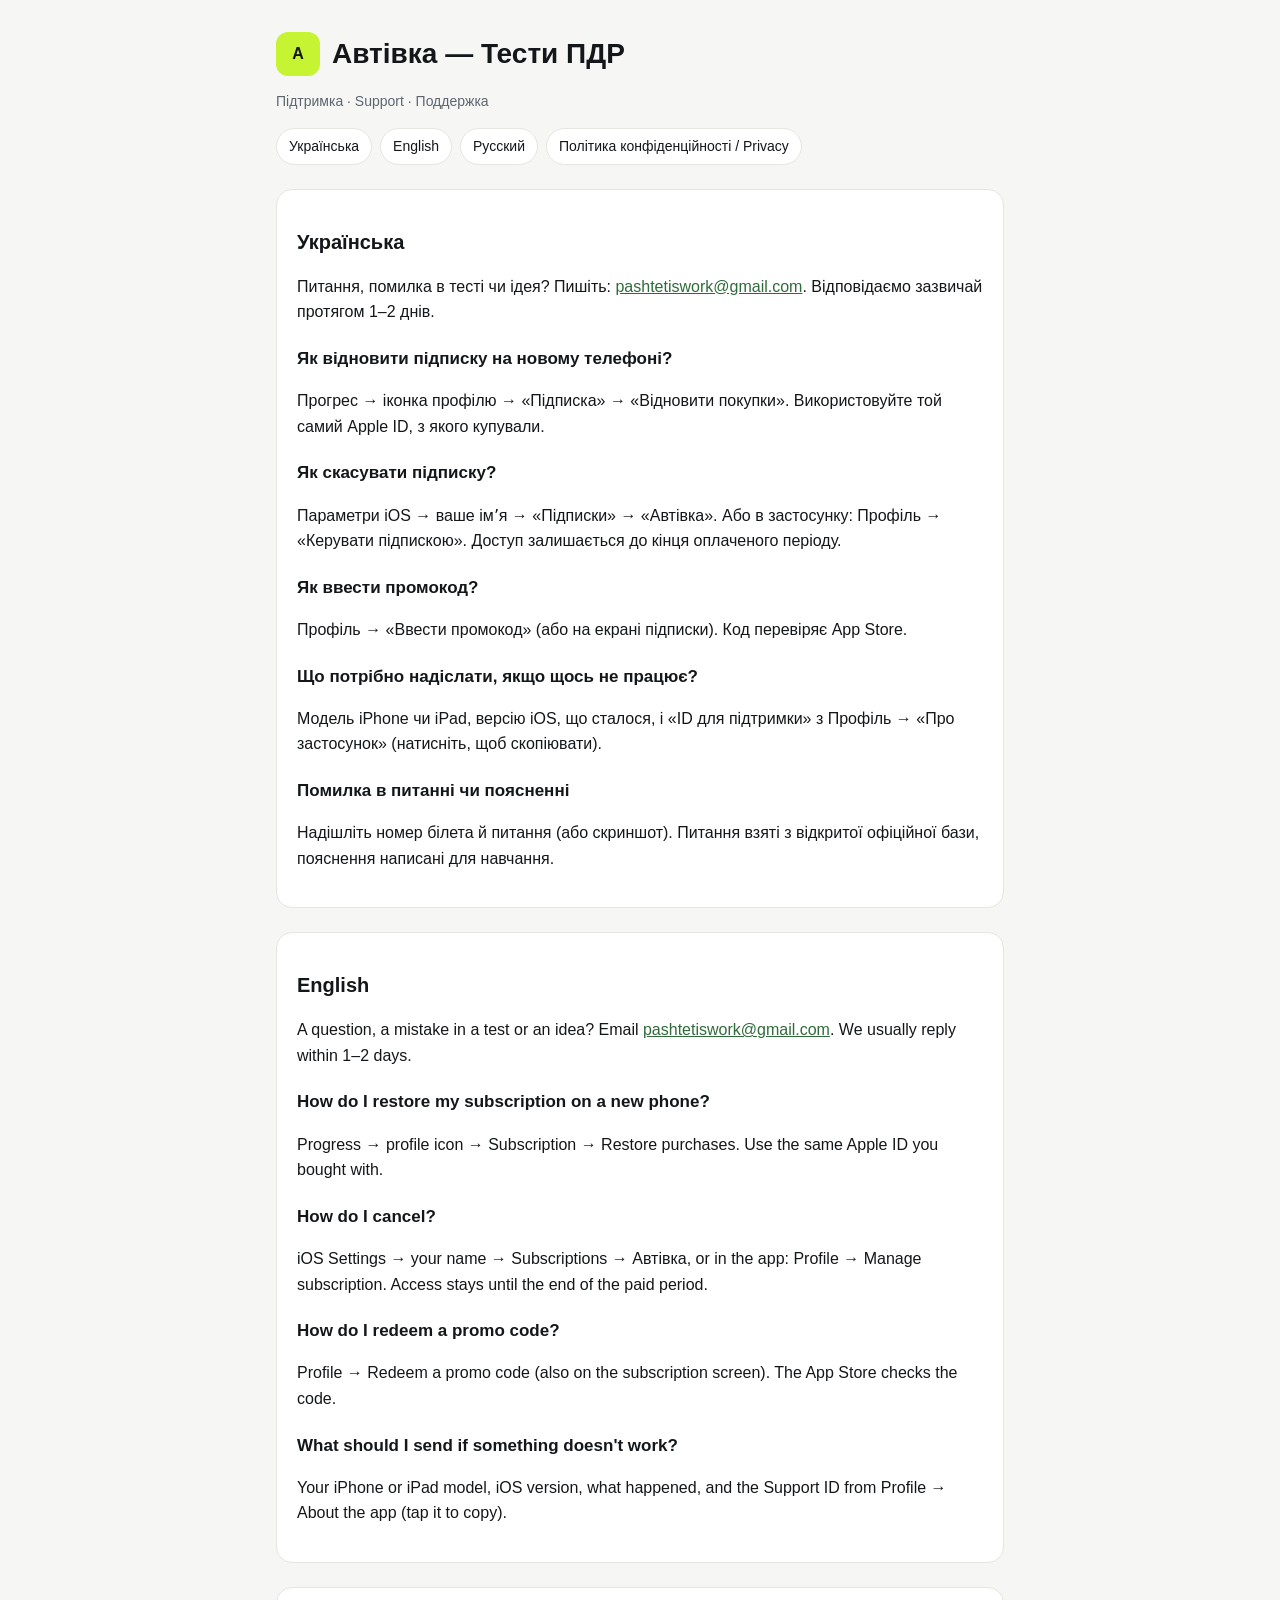
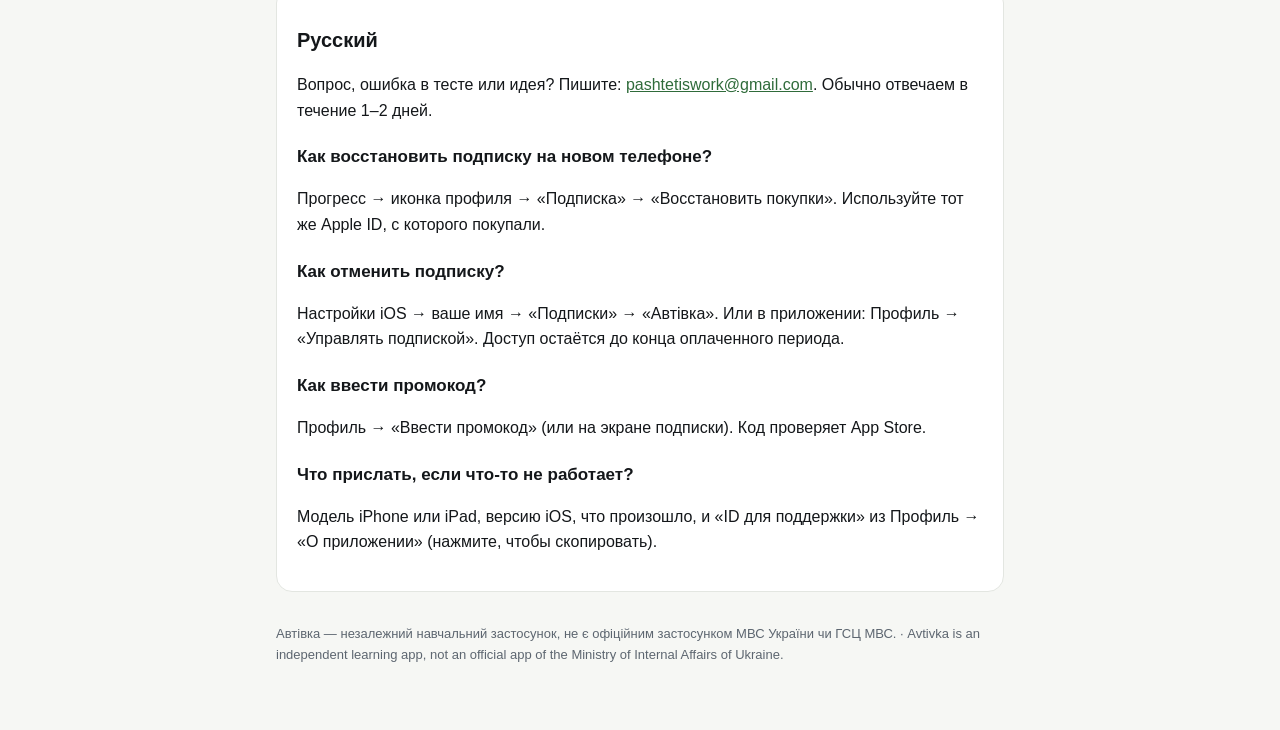
==== index.html @ 6799615a "Add files via upload" ====
<!doctype html>
<html lang="uk">
<head>
<meta charset="utf-8">
<meta name="viewport" content="width=device-width, initial-scale=1">
<title>Автівка — Підтримка / Support</title>
<link rel="stylesheet" href="style.css">
</head>
<body>
<div class="wrap">
<header><div class="logo">А</div><h1>Автівка — Тести ПДР</h1></header>
<p class="muted">Підтримка · Support · Поддержка</p>
<nav class="lang"><a href="#uk">Українська</a><a href="#en">English</a><a href="#ru">Русский</a><a href="privacy.html">Політика конфіденційності / Privacy</a></nav>

<section class="card" id="uk">
<h2>Українська</h2>
<p>Питання, помилка в тесті чи ідея? Пишіть: <a href="mailto:pashtetiswork@gmail.com">pashtetiswork@gmail.com</a>. Відповідаємо зазвичай протягом 1–2 днів.</p>
<h3>Як відновити підписку на новому телефоні?</h3>
<p>Прогрес → іконка профілю → «Підписка» → «Відновити покупки». Використовуйте той самий Apple ID, з якого купували.</p>
<h3>Як скасувати підписку?</h3>
<p>Параметри iOS → ваше імʼя → «Підписки» → «Автівка». Або в застосунку: Профіль → «Керувати підпискою». Доступ залишається до кінця оплаченого періоду.</p>
<h3>Як ввести промокод?</h3>
<p>Профіль → «Ввести промокод» (або на екрані підписки). Код перевіряє App Store.</p>
<h3>Що потрібно надіслати, якщо щось не працює?</h3>
<p>Модель iPhone чи iPad, версію iOS, що сталося, і «ID для підтримки» з Профіль → «Про застосунок» (натисніть, щоб скопіювати).</p>
<h3>Помилка в питанні чи поясненні</h3>
<p>Надішліть номер білета й питання (або скриншот). Питання взяті з відкритої офіційної бази, пояснення написані для навчання.</p>
</section>

<section class="card" id="en">
<h2>English</h2>
<p>A question, a mistake in a test or an idea? Email <a href="mailto:pashtetiswork@gmail.com">pashtetiswork@gmail.com</a>. We usually reply within 1–2 days.</p>
<h3>How do I restore my subscription on a new phone?</h3>
<p>Progress → profile icon → Subscription → Restore purchases. Use the same Apple ID you bought with.</p>
<h3>How do I cancel?</h3>
<p>iOS Settings → your name → Subscriptions → Автівка, or in the app: Profile → Manage subscription. Access stays until the end of the paid period.</p>
<h3>How do I redeem a promo code?</h3>
<p>Profile → Redeem a promo code (also on the subscription screen). The App Store checks the code.</p>
<h3>What should I send if something doesn't work?</h3>
<p>Your iPhone or iPad model, iOS version, what happened, and the Support ID from Profile → About the app (tap it to copy).</p>
</section>

<section class="card" id="ru">
<h2>Русский</h2>
<p>Вопрос, ошибка в тесте или идея? Пишите: <a href="mailto:pashtetiswork@gmail.com">pashtetiswork@gmail.com</a>. Обычно отвечаем в течение 1–2 дней.</p>
<h3>Как восстановить подписку на новом телефоне?</h3>
<p>Прогресс → иконка профиля → «Подписка» → «Восстановить покупки». Используйте тот же Apple ID, с которого покупали.</p>
<h3>Как отменить подписку?</h3>
<p>Настройки iOS → ваше имя → «Подписки» → «Автівка». Или в приложении: Профиль → «Управлять подпиской». Доступ остаётся до конца оплаченного периода.</p>
<h3>Как ввести промокод?</h3>
<p>Профиль → «Ввести промокод» (или на экране подписки). Код проверяет App Store.</p>
<h3>Что прислать, если что-то не работает?</h3>
<p>Модель iPhone или iPad, версию iOS, что произошло, и «ID для поддержки» из Профиль → «О приложении» (нажмите, чтобы скопировать).</p>
</section>

<footer>Автівка — незалежний навчальний застосунок, не є офіційним застосунком МВС України чи ГСЦ МВС. · Avtivka is an independent learning app, not an official app of the Ministry of Internal Affairs of Ukraine.</footer>
</div>
</body>
</html>
---- style.css ----
:root{--bg:#f6f7f4;--card:#fff;--ink:#14171a;--muted:#5d6670;--line:#e3e6e1;--accent:#2f6b3a;--lime:#c6f432}
@media (prefers-color-scheme:dark){:root{--bg:#0f1113;--card:#181b1e;--ink:#eef1ec;--muted:#9aa3ab;--line:#2a2f33;--accent:#9fdc5a}}
*{box-sizing:border-box}
body{margin:0;background:var(--bg);color:var(--ink);font:16px/1.6 -apple-system,BlinkMacSystemFont,"Segoe UI",Roboto,Helvetica,Arial,sans-serif}
.wrap{max-width:760px;margin:0 auto;padding:32px 16px 64px}
header{display:flex;align-items:center;gap:12px;margin-bottom:8px}
.logo{width:44px;height:44px;border-radius:12px;background:var(--lime);display:grid;place-items:center;font-weight:800;color:#14171a}
h1{font-size:28px;line-height:1.2;margin:0}
h2{font-size:20px;margin:28px 0 8px}
h3{font-size:17px;margin:20px 0 4px}
p,li{color:var(--ink)}
.muted{color:var(--muted);font-size:14px}
nav.lang{display:flex;gap:8px;margin:16px 0 24px;flex-wrap:wrap}
nav.lang a{padding:6px 12px;border:1px solid var(--line);border-radius:999px;text-decoration:none;color:var(--ink);background:var(--card);font-size:14px}
section.card{background:var(--card);border:1px solid var(--line);border-radius:16px;padding:8px 20px 20px;margin-bottom:24px}
a{color:var(--accent)}
footer{margin-top:32px;color:var(--muted);font-size:13px}
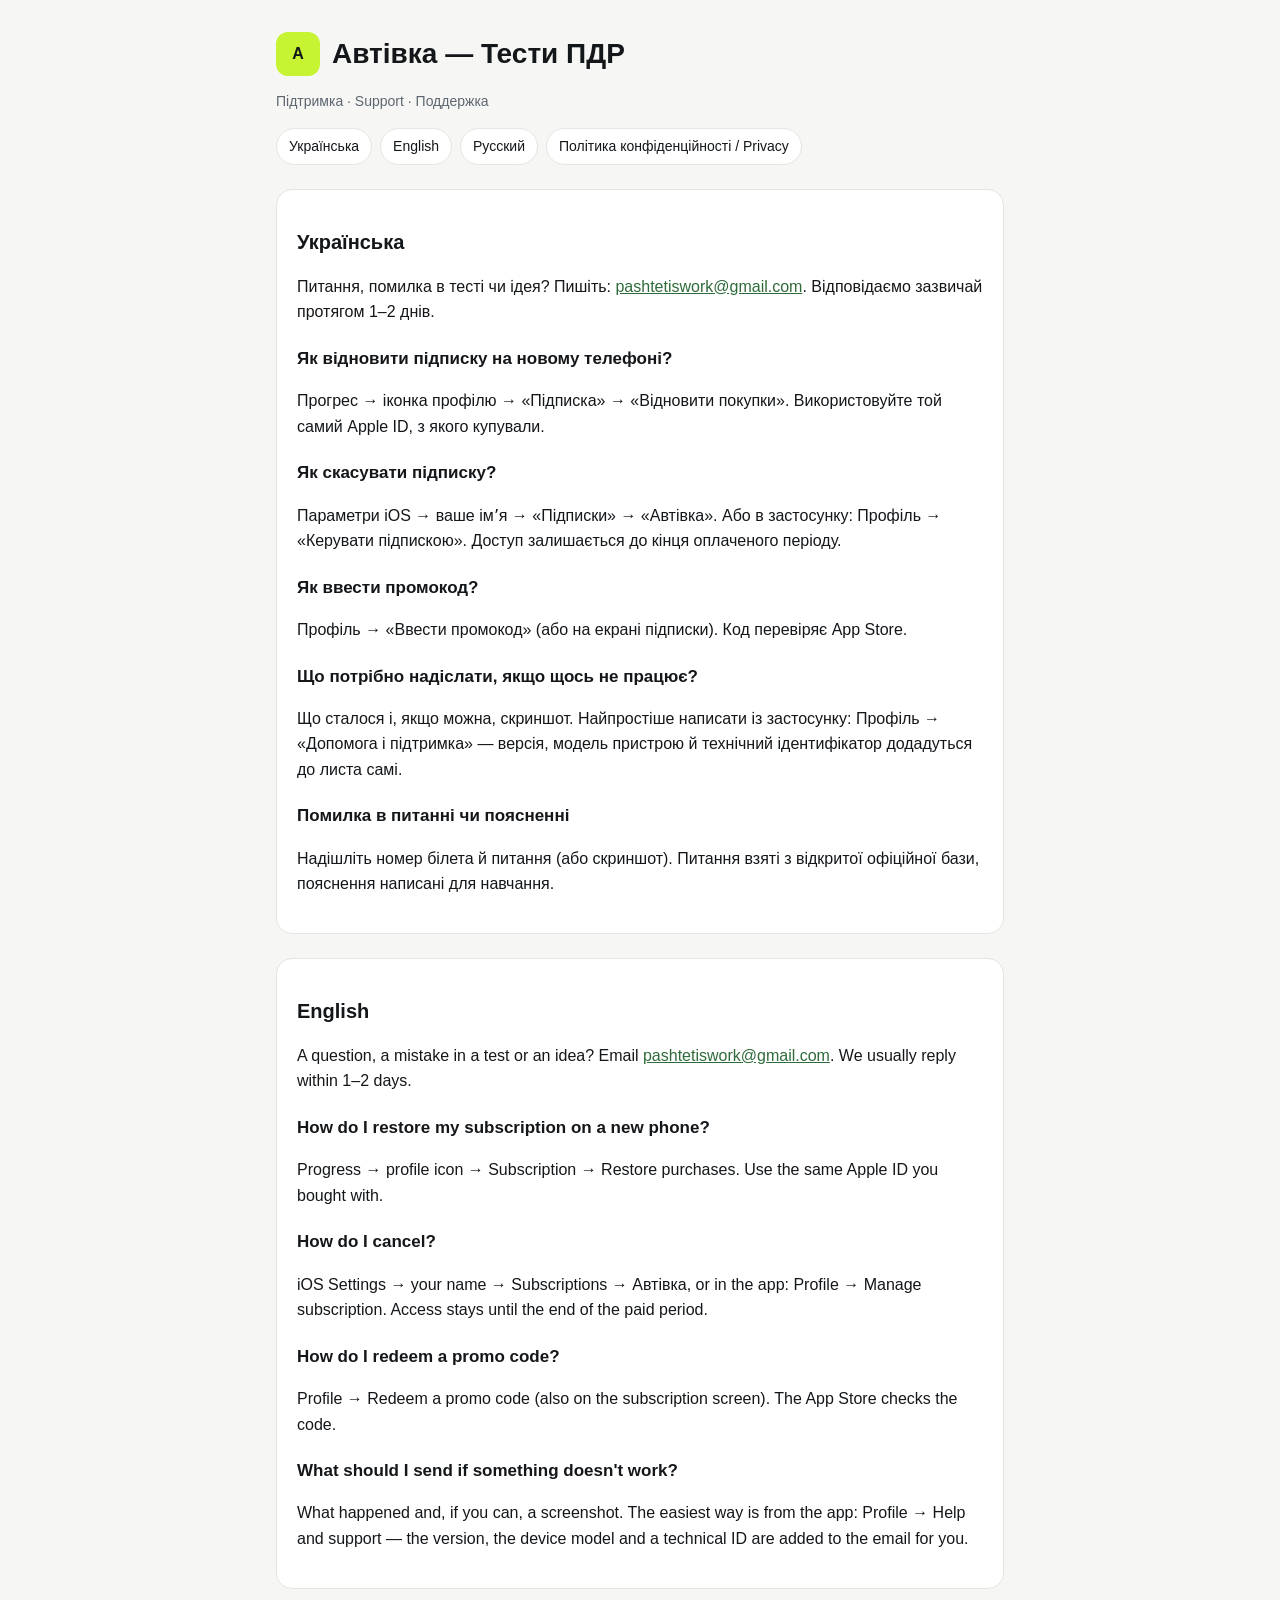
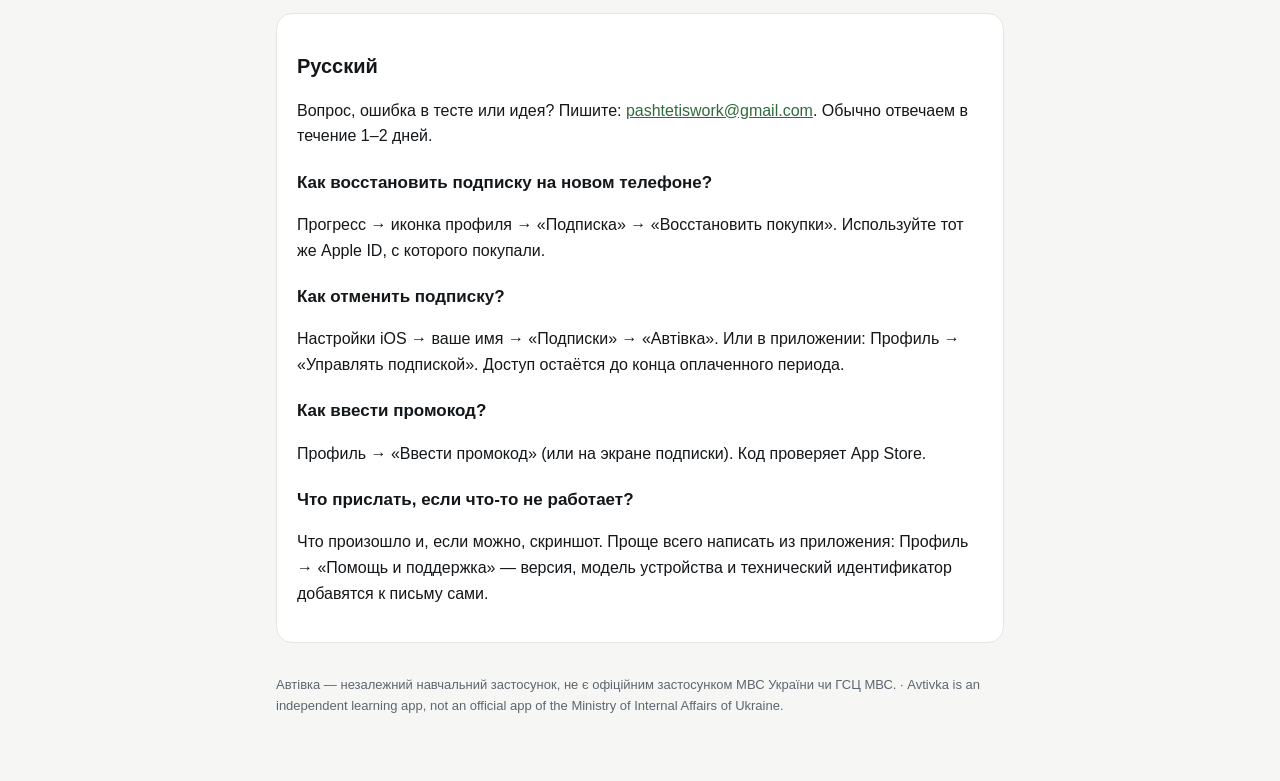
==== commit 6733cb19: "Add files via upload" ====
--- a/index.html
+++ b/index.html
@@ -22,7 +22,7 @@
 <h3>Як ввести промокод?</h3>
 <p>Профіль → «Ввести промокод» (або на екрані підписки). Код перевіряє App Store.</p>
 <h3>Що потрібно надіслати, якщо щось не працює?</h3>
-<p>Модель iPhone чи iPad, версію iOS, що сталося, і «ID для підтримки» з Профіль → «Про застосунок» (натисніть, щоб скопіювати).</p>
+<p>Що сталося і, якщо можна, скриншот. Найпростіше написати із застосунку: Профіль → «Допомога і підтримка» — версія, модель пристрою й технічний ідентифікатор додадуться до листа самі.</p>
 <h3>Помилка в питанні чи поясненні</h3>
 <p>Надішліть номер білета й питання (або скриншот). Питання взяті з відкритої офіційної бази, пояснення написані для навчання.</p>
 </section>
@@ -37,7 +37,7 @@
 <h3>How do I redeem a promo code?</h3>
 <p>Profile → Redeem a promo code (also on the subscription screen). The App Store checks the code.</p>
 <h3>What should I send if something doesn't work?</h3>
-<p>Your iPhone or iPad model, iOS version, what happened, and the Support ID from Profile → About the app (tap it to copy).</p>
+<p>What happened and, if you can, a screenshot. The easiest way is from the app: Profile → Help and support — the version, the device model and a technical ID are added to the email for you.</p>
 </section>
 
 <section class="card" id="ru">
@@ -50,7 +50,7 @@
 <h3>Как ввести промокод?</h3>
 <p>Профиль → «Ввести промокод» (или на экране подписки). Код проверяет App Store.</p>
 <h3>Что прислать, если что-то не работает?</h3>
-<p>Модель iPhone или iPad, версию iOS, что произошло, и «ID для поддержки» из Профиль → «О приложении» (нажмите, чтобы скопировать).</p>
+<p>Что произошло и, если можно, скриншот. Проще всего написать из приложения: Профиль → «Помощь и поддержка» — версия, модель устройства и технический идентификатор добавятся к письму сами.</p>
 </section>
 
 <footer>Автівка — незалежний навчальний застосунок, не є офіційним застосунком МВС України чи ГСЦ МВС. · Avtivka is an independent learning app, not an official app of the Ministry of Internal Affairs of Ukraine.</footer>
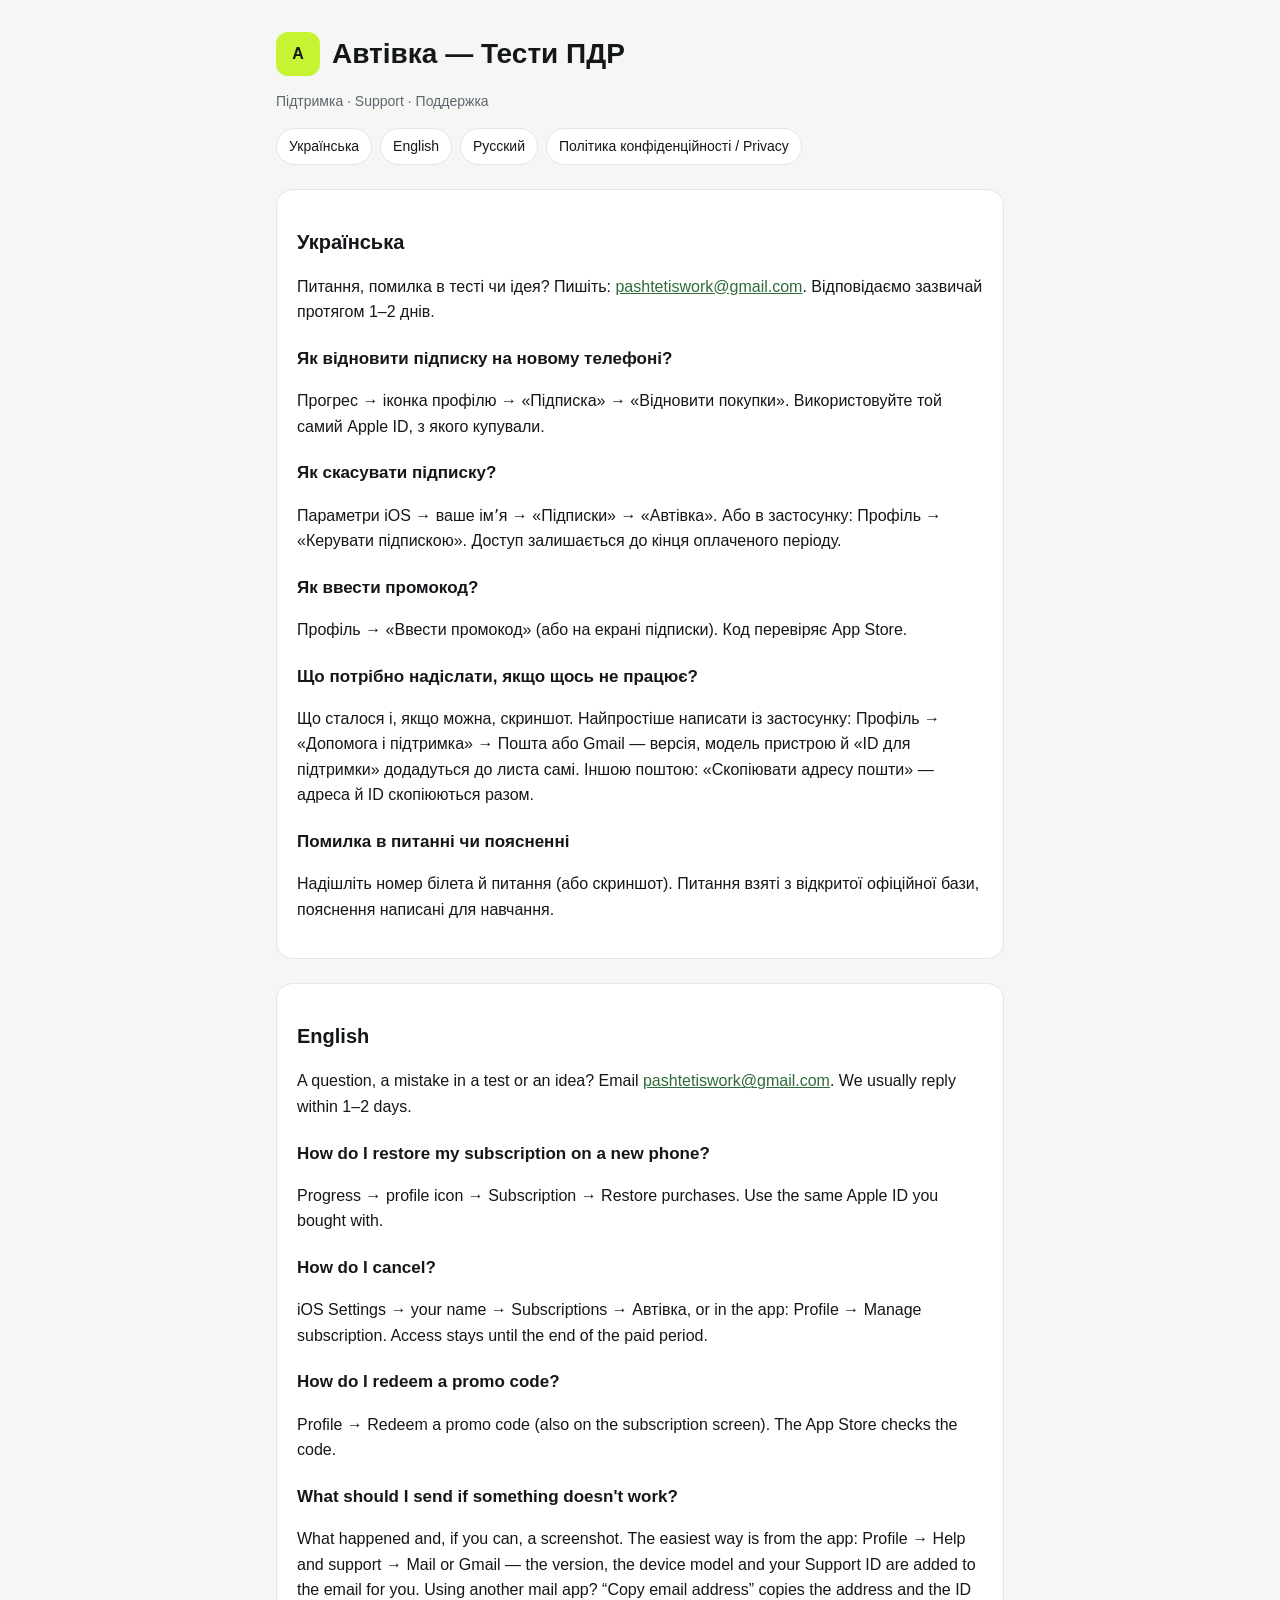
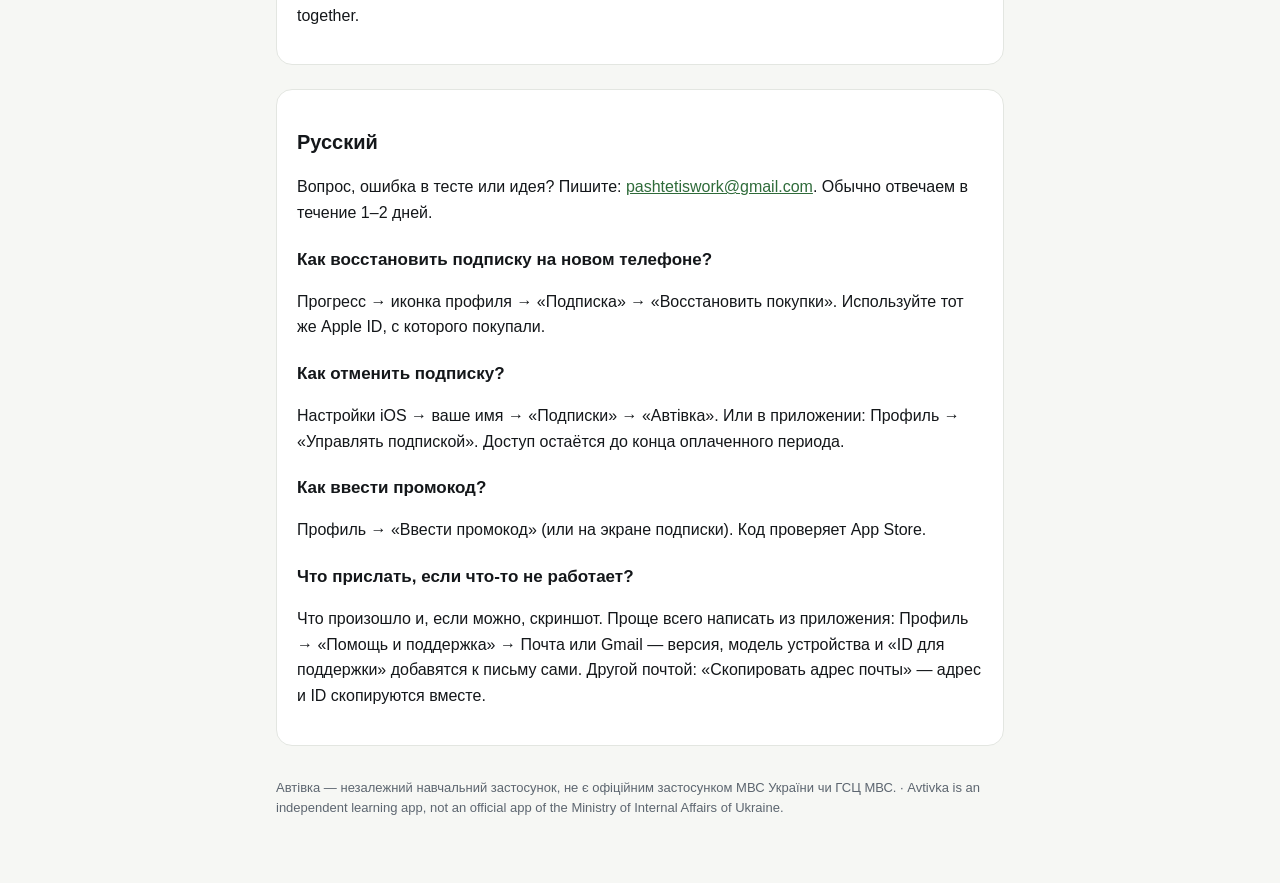
==== commit 914fc2ef: "Add files via upload" ====
--- a/index.html
+++ b/index.html
@@ -22,7 +22,7 @@
 <h3>Як ввести промокод?</h3>
 <p>Профіль → «Ввести промокод» (або на екрані підписки). Код перевіряє App Store.</p>
 <h3>Що потрібно надіслати, якщо щось не працює?</h3>
-<p>Що сталося і, якщо можна, скриншот. Найпростіше написати із застосунку: Профіль → «Допомога і підтримка» — версія, модель пристрою й технічний ідентифікатор додадуться до листа самі.</p>
+<p>Що сталося і, якщо можна, скриншот. Найпростіше написати із застосунку: Профіль → «Допомога і підтримка» → Пошта або Gmail — версія, модель пристрою й «ID для підтримки» додадуться до листа самі. Іншою поштою: «Скопіювати адресу пошти» — адреса й ID скопіюються разом.</p>
 <h3>Помилка в питанні чи поясненні</h3>
 <p>Надішліть номер білета й питання (або скриншот). Питання взяті з відкритої офіційної бази, пояснення написані для навчання.</p>
 </section>
@@ -37,7 +37,7 @@
 <h3>How do I redeem a promo code?</h3>
 <p>Profile → Redeem a promo code (also on the subscription screen). The App Store checks the code.</p>
 <h3>What should I send if something doesn't work?</h3>
-<p>What happened and, if you can, a screenshot. The easiest way is from the app: Profile → Help and support — the version, the device model and a technical ID are added to the email for you.</p>
+<p>What happened and, if you can, a screenshot. The easiest way is from the app: Profile → Help and support → Mail or Gmail — the version, the device model and your Support ID are added to the email for you. Using another mail app? “Copy email address” copies the address and the ID together.</p>
 </section>
 
 <section class="card" id="ru">
@@ -50,7 +50,7 @@
 <h3>Как ввести промокод?</h3>
 <p>Профиль → «Ввести промокод» (или на экране подписки). Код проверяет App Store.</p>
 <h3>Что прислать, если что-то не работает?</h3>
-<p>Что произошло и, если можно, скриншот. Проще всего написать из приложения: Профиль → «Помощь и поддержка» — версия, модель устройства и технический идентификатор добавятся к письму сами.</p>
+<p>Что произошло и, если можно, скриншот. Проще всего написать из приложения: Профиль → «Помощь и поддержка» → Почта или Gmail — версия, модель устройства и «ID для поддержки» добавятся к письму сами. Другой почтой: «Скопировать адрес почты» — адрес и ID скопируются вместе.</p>
 </section>
 
 <footer>Автівка — незалежний навчальний застосунок, не є офіційним застосунком МВС України чи ГСЦ МВС. · Avtivka is an independent learning app, not an official app of the Ministry of Internal Affairs of Ukraine.</footer>
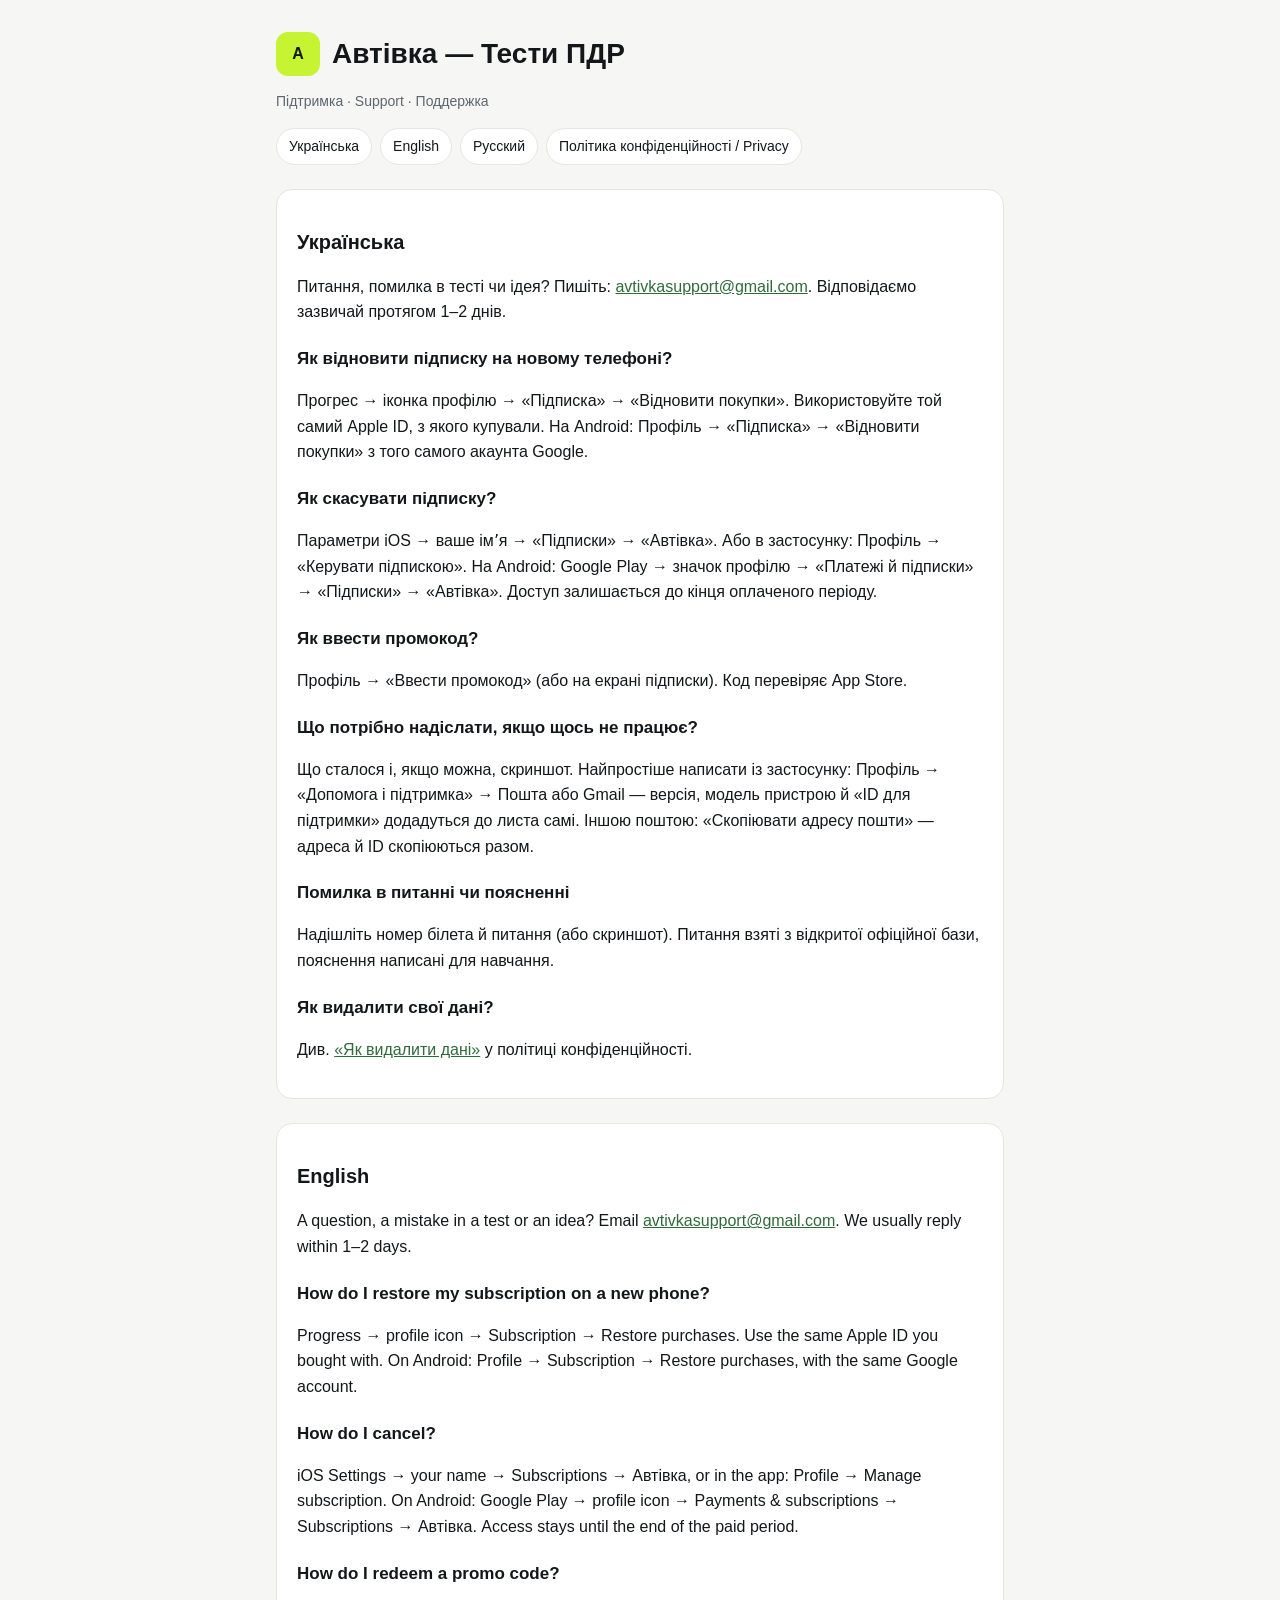
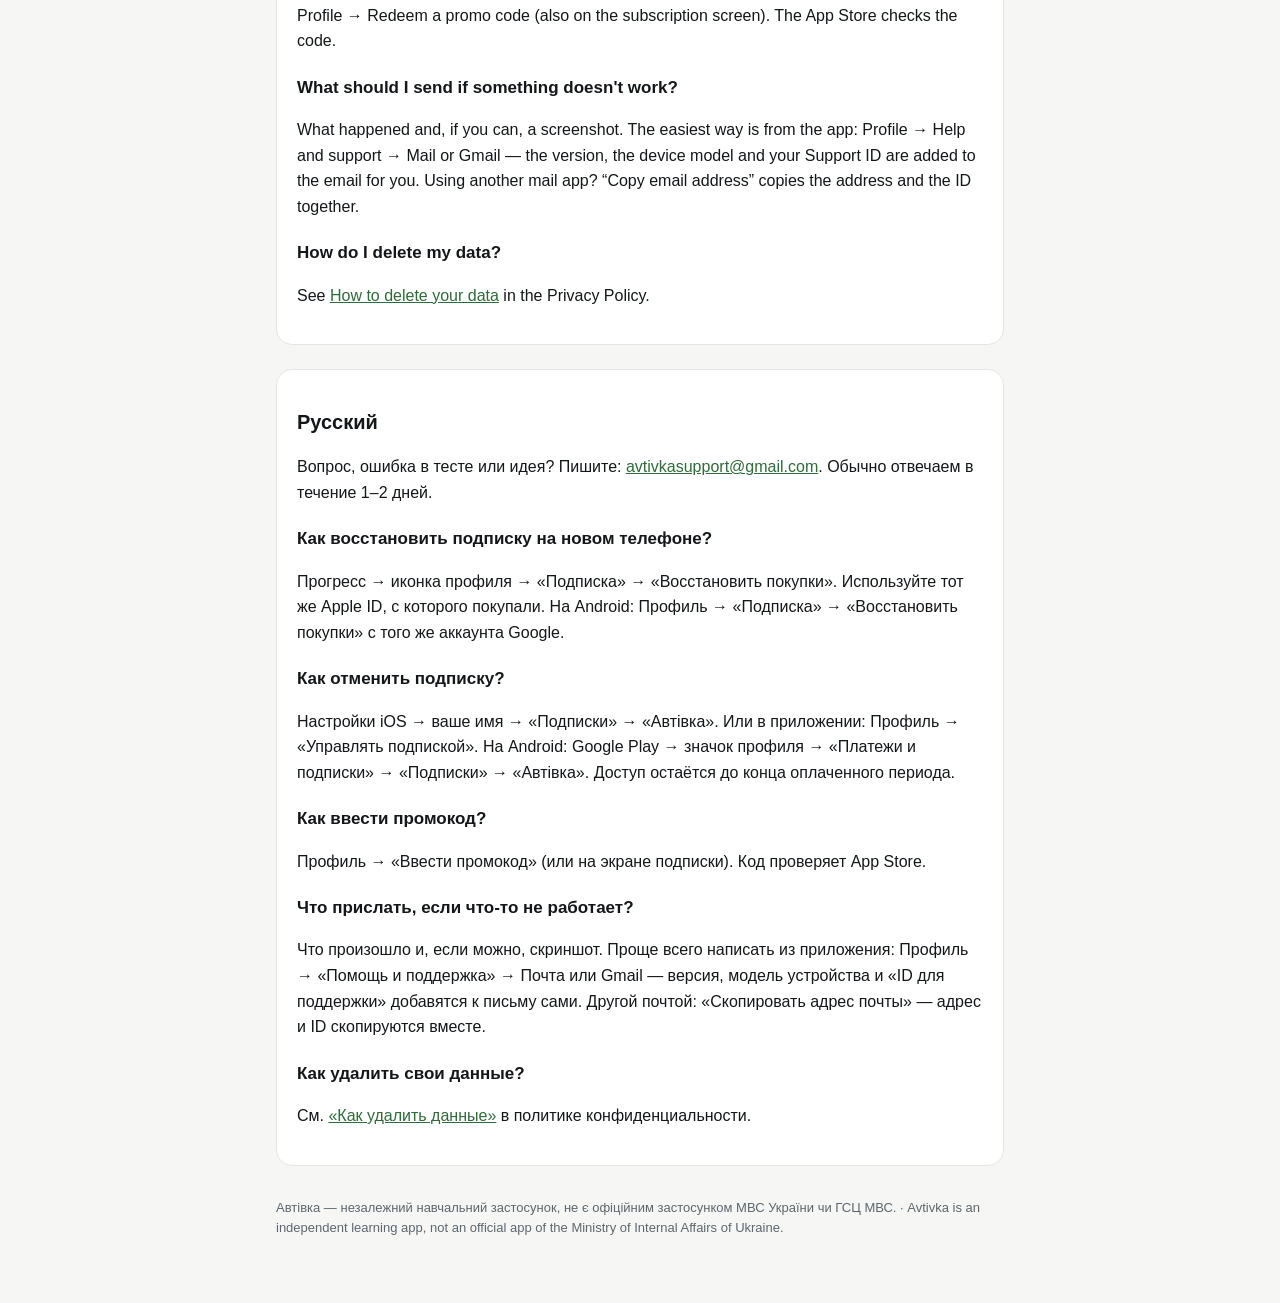
==== commit 38735ef4: "Add files via upload" ====
--- a/index.html
+++ b/index.html
@@ -14,43 +14,49 @@
 
 <section class="card" id="uk">
 <h2>Українська</h2>
-<p>Питання, помилка в тесті чи ідея? Пишіть: <a href="mailto:pashtetiswork@gmail.com">pashtetiswork@gmail.com</a>. Відповідаємо зазвичай протягом 1–2 днів.</p>
+<p>Питання, помилка в тесті чи ідея? Пишіть: <a href="mailto:avtivkasupport@gmail.com">avtivkasupport@gmail.com</a>. Відповідаємо зазвичай протягом 1–2 днів.</p>
 <h3>Як відновити підписку на новому телефоні?</h3>
-<p>Прогрес → іконка профілю → «Підписка» → «Відновити покупки». Використовуйте той самий Apple ID, з якого купували.</p>
+<p>Прогрес → іконка профілю → «Підписка» → «Відновити покупки». Використовуйте той самий Apple ID, з якого купували. На Android: Профіль → «Підписка» → «Відновити покупки» з того самого акаунта Google.</p>
 <h3>Як скасувати підписку?</h3>
-<p>Параметри iOS → ваше імʼя → «Підписки» → «Автівка». Або в застосунку: Профіль → «Керувати підпискою». Доступ залишається до кінця оплаченого періоду.</p>
+<p>Параметри iOS → ваше імʼя → «Підписки» → «Автівка». Або в застосунку: Профіль → «Керувати підпискою». На Android: Google Play → значок профілю → «Платежі й підписки» → «Підписки» → «Автівка». Доступ залишається до кінця оплаченого періоду.</p>
 <h3>Як ввести промокод?</h3>
 <p>Профіль → «Ввести промокод» (або на екрані підписки). Код перевіряє App Store.</p>
 <h3>Що потрібно надіслати, якщо щось не працює?</h3>
 <p>Що сталося і, якщо можна, скриншот. Найпростіше написати із застосунку: Профіль → «Допомога і підтримка» → Пошта або Gmail — версія, модель пристрою й «ID для підтримки» додадуться до листа самі. Іншою поштою: «Скопіювати адресу пошти» — адреса й ID скопіюються разом.</p>
 <h3>Помилка в питанні чи поясненні</h3>
 <p>Надішліть номер білета й питання (або скриншот). Питання взяті з відкритої офіційної бази, пояснення написані для навчання.</p>
+<h3>Як видалити свої дані?</h3>
+<p>Див. <a href="privacy.html#delete">«Як видалити дані»</a> у політиці конфіденційності.</p>
 </section>
 
 <section class="card" id="en">
 <h2>English</h2>
-<p>A question, a mistake in a test or an idea? Email <a href="mailto:pashtetiswork@gmail.com">pashtetiswork@gmail.com</a>. We usually reply within 1–2 days.</p>
+<p>A question, a mistake in a test or an idea? Email <a href="mailto:avtivkasupport@gmail.com">avtivkasupport@gmail.com</a>. We usually reply within 1–2 days.</p>
 <h3>How do I restore my subscription on a new phone?</h3>
-<p>Progress → profile icon → Subscription → Restore purchases. Use the same Apple ID you bought with.</p>
+<p>Progress → profile icon → Subscription → Restore purchases. Use the same Apple ID you bought with. On Android: Profile → Subscription → Restore purchases, with the same Google account.</p>
 <h3>How do I cancel?</h3>
-<p>iOS Settings → your name → Subscriptions → Автівка, or in the app: Profile → Manage subscription. Access stays until the end of the paid period.</p>
+<p>iOS Settings → your name → Subscriptions → Автівка, or in the app: Profile → Manage subscription. On Android: Google Play → profile icon → Payments & subscriptions → Subscriptions → Автівка. Access stays until the end of the paid period.</p>
 <h3>How do I redeem a promo code?</h3>
 <p>Profile → Redeem a promo code (also on the subscription screen). The App Store checks the code.</p>
 <h3>What should I send if something doesn't work?</h3>
 <p>What happened and, if you can, a screenshot. The easiest way is from the app: Profile → Help and support → Mail or Gmail — the version, the device model and your Support ID are added to the email for you. Using another mail app? “Copy email address” copies the address and the ID together.</p>
+<h3>How do I delete my data?</h3>
+<p>See <a href="privacy.html#delete-en">How to delete your data</a> in the Privacy Policy.</p>
 </section>
 
 <section class="card" id="ru">
 <h2>Русский</h2>
-<p>Вопрос, ошибка в тесте или идея? Пишите: <a href="mailto:pashtetiswork@gmail.com">pashtetiswork@gmail.com</a>. Обычно отвечаем в течение 1–2 дней.</p>
+<p>Вопрос, ошибка в тесте или идея? Пишите: <a href="mailto:avtivkasupport@gmail.com">avtivkasupport@gmail.com</a>. Обычно отвечаем в течение 1–2 дней.</p>
 <h3>Как восстановить подписку на новом телефоне?</h3>
-<p>Прогресс → иконка профиля → «Подписка» → «Восстановить покупки». Используйте тот же Apple ID, с которого покупали.</p>
+<p>Прогресс → иконка профиля → «Подписка» → «Восстановить покупки». Используйте тот же Apple ID, с которого покупали. На Android: Профиль → «Подписка» → «Восстановить покупки» с того же аккаунта Google.</p>
 <h3>Как отменить подписку?</h3>
-<p>Настройки iOS → ваше имя → «Подписки» → «Автівка». Или в приложении: Профиль → «Управлять подпиской». Доступ остаётся до конца оплаченного периода.</p>
+<p>Настройки iOS → ваше имя → «Подписки» → «Автівка». Или в приложении: Профиль → «Управлять подпиской». На Android: Google Play → значок профиля → «Платежи и подписки» → «Подписки» → «Автівка». Доступ остаётся до конца оплаченного периода.</p>
 <h3>Как ввести промокод?</h3>
 <p>Профиль → «Ввести промокод» (или на экране подписки). Код проверяет App Store.</p>
 <h3>Что прислать, если что-то не работает?</h3>
 <p>Что произошло и, если можно, скриншот. Проще всего написать из приложения: Профиль → «Помощь и поддержка» → Почта или Gmail — версия, модель устройства и «ID для поддержки» добавятся к письму сами. Другой почтой: «Скопировать адрес почты» — адрес и ID скопируются вместе.</p>
+<h3>Как удалить свои данные?</h3>
+<p>См. <a href="privacy.html#delete-ru">«Как удалить данные»</a> в политике конфиденциальности.</p>
 </section>
 
 <footer>Автівка — незалежний навчальний застосунок, не є офіційним застосунком МВС України чи ГСЦ МВС. · Avtivka is an independent learning app, not an official app of the Ministry of Internal Affairs of Ukraine.</footer>
